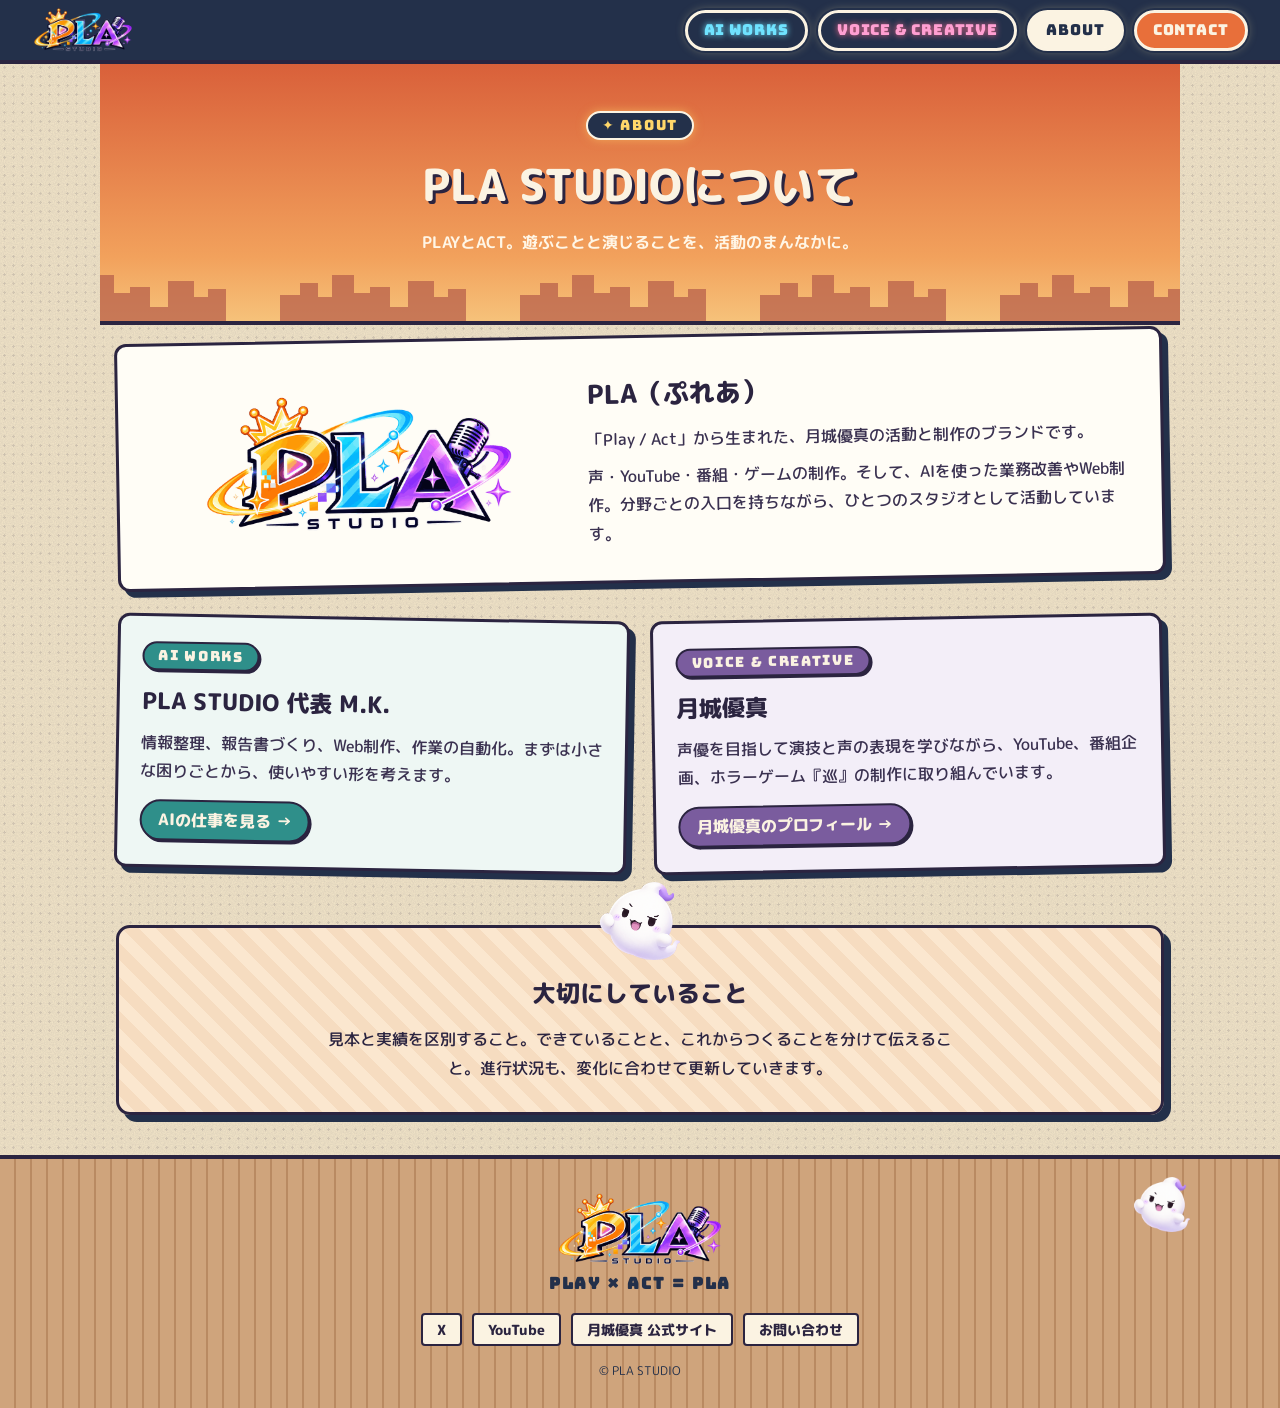
==== about/index.html @ 21b451fa "PLA STUDIO サイトを公開用に追加 Co-Authored-By: Claude Opus 5.5 <noreply@anthropic.com> Claude-Session: https:" ====
<!doctype html>
<html lang="ja">
<head>
<meta charset="utf-8">
<meta name="viewport" content="width=device-width, initial-scale=1">
<title>ABOUT | PLA STUDIO</title>
<meta name="description" content="遊ぶと演じるから生まれたPLA STUDIO。AIの業務改善・Web制作、声・番組・ゲームの活動と進行状況。">
<link rel="icon" href="../img/punii.png">
<link rel="apple-touch-icon" href="../img/apple-touch-icon.png">
<meta name="theme-color" content="#23304a">
<meta property="og:type" content="website">
<meta property="og:site_name" content="PLA STUDIO">
<meta property="og:title" content="ABOUT | PLA STUDIO">
<meta property="og:description" content="遊ぶと演じるから生まれたPLA STUDIO。AIの業務改善・Web制作、声・番組・ゲームの活動と進行状況。">
<meta property="og:url" content="https://nukomaru93-tech.github.io/pla-studio/about/">
<meta property="og:image" content="https://nukomaru93-tech.github.io/pla-studio/img/og.jpg">
<meta name="twitter:card" content="summary_large_image">
<link rel="preconnect" href="https://fonts.googleapis.com"><link rel="preconnect" href="https://fonts.gstatic.com" crossorigin><link href="https://fonts.googleapis.com/css2?family=M+PLUS+Rounded+1c:wght@500;700;800&family=Baloo+2:wght@700;800&family=Bungee&display=swap" rel="stylesheet">
<link rel="stylesheet" href="../style.css">
<link rel="stylesheet" href="../retro.css">

</head>
<body>
<div class="bg" aria-hidden="true">
  <span class="blob b1"></span><span class="blob b2"></span><span class="blob b3"></span>
  <span class="spark s1">✦</span><span class="spark s2">✦</span><span class="spark s3">✦</span><span class="spark s4">✦</span>
</div>

<header class="site-header">
  <a href=".././" class="brand" aria-label="PLA STUDIO トップ"><img src="../img/logo.png" alt="PLA STUDIO"></a>
  <button class="menu-btn" aria-label="メニュー" aria-expanded="false"><span></span><span></span><span></span></button>
  <nav aria-label="メインメニュー">
    <a href="../ai-works/" class="c-blue">AI WORKS</a>
    <a href="../creative/" class="c-purple">VOICE &amp; CREATIVE</a>
    <a href="../about/" class="c-orange" aria-current="page">ABOUT</a>
    <a href="../contact/" class="nav-contact">CONTACT</a>
  </nav>
</header>

<main>

<div class="page-intro">
  <span class="eyebrow">✦ ABOUT</span>
  <h1>PLA STUDIOについて</h1>
  <p>PLAYとACT。遊ぶことと演じることを、活動のまんなかに。</p>
</div>
<section class="about-story tilt-l">
  <img src="../img/logo.png" alt="PLA STUDIO">
  <div>
    <h2>PLA（ぷれあ）</h2>
    <p>「Play / Act」から生まれた、月城優真の活動と制作のブランドです。</p>
    <p>声・YouTube・番組・ゲームの制作。そして、AIを使った業務改善やWeb制作。分野ごとの入口を持ちながら、ひとつのスタジオとして活動しています。</p>
  </div>
</section>
<div class="profile-grid">
  <section class="profile ai tilt-r">
    <span class="eyebrow">AI WORKS</span>
    <h2>PLA STUDIO 代表 M.K.</h2>
    <p>情報整理、報告書づくり、Web制作、作業の自動化。まずは小さな困りごとから、使いやすい形を考えます。</p>
    <a href="../ai-works/">AIの仕事を見る <b>→</b></a>
  </section>
  <section class="profile creative tilt-l">
    <span class="eyebrow">VOICE &amp; CREATIVE</span>
    <h2>月城優真</h2>
    <p>声優を目指して演技と声の表現を学びながら、YouTube、番組企画、ホラーゲーム『巡』の制作に取り組んでいます。</p>
    <a href="https://tsukishiro-yuma-official.nukomaru93.chatgpt.site/about" target="_blank" rel="noopener noreferrer">月城優真のプロフィール <b>→</b></a>
  </section>
</div>
<section class="about-principles">
  <img class="principles-punii float" src="../img/punii.png" alt="">
  <h2>大切にしていること</h2>
  <p>見本と実績を区別すること。できていることと、これからつくることを分けて伝えること。進行状況も、変化に合わせて更新していきます。</p>
</section>

</main>

<footer class="site-footer">
  <div class="footer-brand"><img src="../img/logo.png" alt="PLA STUDIO"><p>PLAY × ACT = PLA</p></div>
  <div class="footer-links">
    <a href="https://x.com/core_guida" target="_blank" rel="noopener noreferrer">X</a>
    <a href="https://youtube.com/channel/UCrcAtT0U9TiRETtkgq9L0mA" target="_blank" rel="noopener noreferrer">YouTube</a>
    <a href="https://tsukishiro-yuma-official.nukomaru93.chatgpt.site" target="_blank" rel="noopener noreferrer">月城優真 公式サイト</a>
    <a href="../contact/">お問い合わせ</a>
  </div>
  <img class="footer-punii float" src="../img/punii.png" alt="">
  <p class="copyright">© PLA STUDIO</p>
</footer>
<script src="../script.js"></script>

</body>
</html>
---- style.css ----
/* PLA STUDIO（ポップ版）：白が基本・楽しい感じ
   AI WORKS＝水色 / VOICE & CREATIVE＝むらさき / アクセント＝オレンジ */
:root {
  --orange: #ff9a1f;
  --orange-d: #ea7300;
  --orange-l: #fff1dc;
  --blue: #1fb8f0;
  --blue-d: #0a8fc7;
  --blue-l: #e3f7ff;
  --purple: #a45cf0;
  --purple-d: #7f3fd6;
  --purple-l: #f3eaff;
  --yellow: #ffd23f;
  --green: #2ec27e;
  --ink: #2a2140;
  --ink-soft: #5d5575;
  --mute: #a29bb5;
  --white: #ffffff;
  --round: 'M PLUS Rounded 1c', 'Hiragino Maru Gothic ProN', sans-serif;
  --pop: 'Baloo 2', 'M PLUS Rounded 1c', sans-serif;
}

* { box-sizing: border-box; margin: 0; padding: 0; }
html { scroll-behavior: smooth; }
body {
  font-family: var(--round);
  color: var(--ink);
  background: var(--white);
  background-image: radial-gradient(#ffe3c2 1.6px, transparent 1.6px);
  background-size: 26px 26px;
  line-height: 1.8;
  overflow-x: hidden;
  overflow-x: clip;
}
img { max-width: 100%; display: block; }
a { color: inherit; text-decoration: none; }
.mobile-break { display: inline; }
@media (min-width: 720px) { .mobile-break { display: none; } }

/* ---------- 背景のふわふわ ---------- */
.bg { position: fixed; inset: 0; z-index: -1; pointer-events: none; overflow: hidden; }
.blob { position: absolute; border-radius: 50%; filter: blur(50px); opacity: .28; }
.b1 { width: 320px; height: 320px; background: var(--orange); top: -100px; left: -120px; }
.b2 { width: 360px; height: 360px; background: var(--blue); top: 40%; right: -180px; }
.b3 { width: 300px; height: 300px; background: var(--purple); bottom: -120px; left: 18%; }
.spark { position: absolute; font-size: 22px; animation: twinkle 2.6s ease-in-out infinite; }
.s1 { color: var(--orange); top: 16%; left: 6%; }
.s2 { color: var(--blue); top: 32%; right: 7%; animation-delay: .6s; }
.s3 { color: var(--purple); top: 68%; left: 4%; animation-delay: 1.2s; font-size: 16px; }
.s4 { color: var(--orange); top: 86%; right: 12%; animation-delay: 1.8s; }
@keyframes twinkle { 0%, 100% { transform: scale(.6) rotate(0); opacity: .35; } 50% { transform: scale(1.2) rotate(20deg); opacity: 1; } }

/* ---------- ヘッダー ---------- */
.site-header {
  position: sticky; top: 0; z-index: 20;
  display: flex; align-items: center; justify-content: space-between;
  padding: 8px 16px;
  background: rgba(255, 255, 255, .92);
  backdrop-filter: blur(8px);
  border-bottom: 3px dashed #ffd9ae;
}
.brand img { height: 44px; width: auto; transition: transform .2s; }
.brand:hover img { transform: rotate(-4deg) scale(1.05); }
.menu-btn {
  width: 46px; height: 46px; border: 3px solid var(--ink); border-radius: 14px;
  background: var(--orange); box-shadow: 3px 3px 0 var(--ink);
  display: flex; flex-direction: column; justify-content: center; align-items: center; gap: 4px; cursor: pointer;
}
.menu-btn span { width: 20px; height: 3px; border-radius: 2px; background: var(--white); transition: .25s; }
.menu-btn[aria-expanded="true"] span:nth-child(1) { transform: translateY(7px) rotate(45deg); }
.menu-btn[aria-expanded="true"] span:nth-child(2) { opacity: 0; }
.menu-btn[aria-expanded="true"] span:nth-child(3) { transform: translateY(-7px) rotate(-45deg); }
.site-header nav {
  position: absolute; top: 100%; left: 0; right: 0;
  display: none; flex-direction: column; gap: 10px; padding: 16px;
  background: var(--white); border-bottom: 3px dashed #ffd9ae;
}
.site-header nav.is-open { display: flex; }
.site-header nav a {
  font-family: var(--pop); font-weight: 800; font-size: 18px; letter-spacing: .04em;
  padding: 8px 18px; border-radius: 999px; border: 3px solid var(--ink); background: var(--white);
  box-shadow: 3px 3px 0 var(--ink); text-align: center;
}
.site-header nav a.c-blue { color: var(--blue-d); }
.site-header nav a.c-purple { color: var(--purple-d); }
.site-header nav a.c-orange { color: var(--orange-d); }
.site-header nav a[aria-current="page"] { background: var(--yellow); color: var(--ink); }
.site-header nav a.nav-contact { background: var(--orange); color: var(--white); }
.site-header nav a.nav-contact[aria-current="page"] { background: var(--orange-d); }
@media (min-width: 900px) {
  .site-header { padding: 8px 32px; }
  .menu-btn { display: none; }
  .site-header nav { position: static; display: flex; flex-direction: row; padding: 0; border: 0; background: none; gap: 10px; }
  .site-header nav a { font-size: 15px; padding: 4px 16px; box-shadow: 2px 2px 0 var(--ink); transition: transform .15s; }
  .site-header nav a:hover { transform: translateY(-3px) rotate(-2deg); }
}

main { max-width: 1080px; margin: 0 auto; padding: 0 16px; }
.section { padding: 48px 0; }

/* ---------- 動き ---------- */
.pop-in { animation: popIn .7s cubic-bezier(.3, 1.6, .5, 1) both; }
.d1 { animation-delay: .15s; } .d2 { animation-delay: .3s; } .d3 { animation-delay: .45s; }
@keyframes popIn { from { opacity: 0; transform: scale(.6) translateY(20px); } to { opacity: 1; transform: none; } }
.float { animation: float 3s ease-in-out infinite; }
@keyframes float { 0%, 100% { transform: translateY(0) rotate(-6deg); } 50% { transform: translateY(-12px) rotate(6deg); } }
.tilt-l { transform: rotate(-1deg); }
.tilt-r { transform: rotate(1deg); }
.reveal { opacity: 0; translate: 0 24px; transition: opacity .6s, translate .6s cubic-bezier(.3, 1.4, .5, 1); }
.reveal.is-shown { opacity: 1; translate: 0 0; }

/* ---------- 見出し ---------- */
.eyebrow {
  display: inline-block; font-family: var(--pop); font-weight: 800; font-size: 14px; letter-spacing: .12em;
  color: var(--white); background: var(--orange); padding: 0 14px; border-radius: 999px;
  border: 2px solid var(--ink); box-shadow: 2px 2px 0 var(--ink);
}
.section-heading { text-align: center; margin-bottom: 28px; }
.section-heading h2 {
  margin-top: 10px; font-size: clamp(26px, 7vw, 38px); font-weight: 800; line-height: 1.35;
}
.section-heading h2::after {
  content: ""; display: block; width: 120px; height: 12px; margin: 6px auto 0;
  background: url("data:image/svg+xml,%3Csvg xmlns='http://www.w3.org/2000/svg' width='24' height='12'%3E%3Cpath d='M0 6 Q6 0 12 6 T24 6' fill='none' stroke='%23ff9a1f' stroke-width='3' stroke-linecap='round'/%3E%3C/svg%3E") repeat-x;
}
.section-heading p { margin-top: 6px; color: var(--ink-soft); font-weight: 700; }

/* ---------- HOME：HERO ---------- */
.home-hero { text-align: center; padding: 40px 0 28px; }
.hero-brand { position: relative; max-width: 600px; margin: 0 auto; }
.hero-brand > img:first-child { filter: drop-shadow(0 8px 0 rgba(42, 33, 64, .15)); }
.hero-punii { position: absolute; width: 21%; right: 0; top: -20%; }
@media (min-width: 720px) { .hero-punii { right: -5%; } }
.play-act { margin-top: 18px; display: flex; flex-wrap: wrap; justify-content: center; align-items: center; gap: 8px; }
.chip {
  font-family: var(--pop); font-weight: 800; font-size: clamp(20px, 5.5vw, 28px); line-height: 1.5; color: var(--white);
  padding: 0 18px; border-radius: 999px; border: 3px solid var(--ink); box-shadow: 3px 3px 0 var(--ink);
}
.chip-orange { background: var(--orange); transform: rotate(-4deg); }
.chip-blue { background: var(--blue); transform: rotate(3deg); }
.chip-purple { background: var(--purple); transform: rotate(-2deg); }
.op { font-family: var(--pop); font-size: 28px; font-weight: 800; color: var(--ink); }
.play-act small { width: 100%; font-weight: 800; letter-spacing: .3em; color: var(--ink-soft); margin-top: 2px; }
.home-hero h1 { margin-top: 18px; font-size: clamp(19px, 5.3vw, 40px); font-weight: 800; line-height: 1.45; }
.hero-copy { margin-top: 12px; font-weight: 700; font-size: clamp(15px, 4vw, 18px); color: var(--ink-soft); }

/* ---------- HOME：2つの入口 ---------- */
.entrances { display: grid; gap: 26px; padding: 20px 0 10px; }
@media (min-width: 760px) { .entrances { grid-template-columns: 1fr 1fr; } }
.entrance {
  position: relative; display: block; color: var(--white); overflow: hidden;
  border: 3px solid var(--ink); border-radius: 30px; padding: 26px 24px 24px;
  box-shadow: 7px 7px 0 var(--ink);
  transition: transform .25s cubic-bezier(.3, 1.6, .5, 1), box-shadow .25s;
}
.entrance::after {
  content: ""; position: absolute; width: 220px; height: 220px; border-radius: 50%;
  background: rgba(255, 255, 255, .18); right: -70px; top: -70px;
}
.entrance:hover { transform: translateY(-6px) scale(1.02); box-shadow: 10px 12px 0 var(--ink); }
.entrance.ai { background: linear-gradient(140deg, #52d3ff, var(--blue-d)); }
.entrance.creative { background: linear-gradient(140deg, #c693ff, var(--purple-d)); }
.entrance-index {
  display: inline-block; font-family: var(--pop); font-weight: 800; font-size: 13px; letter-spacing: .1em;
  background: var(--white); color: var(--ink); padding: 0 12px; border-radius: 999px; border: 2px solid var(--ink);
}
.entrance-star { position: absolute; right: 26px; top: 20px; font-size: 34px; color: var(--yellow); z-index: 1; animation: twinkle 2.4s ease-in-out infinite; }
.entrance h2 {
  font-family: var(--pop); font-weight: 800; font-size: clamp(34px, 9vw, 46px); line-height: 1.1; margin: 14px 0 8px;
  text-shadow: 3px 3px 0 var(--ink); -webkit-text-stroke: 1.5px var(--ink); paint-order: stroke fill;
}
.entrance p { font-weight: 800; font-size: 16px; }
.pill {
  display: inline-block; margin-top: 16px; font-weight: 800; background: var(--white); color: var(--ink);
  padding: 6px 18px; border-radius: 999px; border: 3px solid var(--ink); box-shadow: 3px 3px 0 var(--ink);
}
.pill b, .card-link b, .profile a b { display: inline-block; transition: transform .2s; }
.entrance:hover .pill b { transform: translateX(5px); }

/* ---------- カード ---------- */
.projects-grid { display: grid; gap: 24px; }
@media (min-width: 640px) { .projects-grid { grid-template-columns: 1fr 1fr; } }
@media (min-width: 960px) { .projects-grid:not(.two) { grid-template-columns: repeat(3, 1fr); } }
.project-card {
  position: relative; display: flex; flex-direction: column;
  background: var(--white); border: 3px solid var(--ink); border-radius: 24px; padding: 20px 20px 16px;
  box-shadow: 5px 5px 0 var(--ink);
  transition: transform .25s cubic-bezier(.3, 1.6, .5, 1), box-shadow .25s;
}
.project-card:hover { transform: translateY(-5px) rotate(0); box-shadow: 7px 9px 0 var(--ink); }
.project-card::before {
  content: ""; position: absolute; left: 18px; right: 18px; top: -3px; height: 8px; border-radius: 0 0 8px 8px;
}
.project-card.ai::before { background: var(--blue); }
.project-card.creative::before { background: var(--purple); }
.card-top { display: flex; align-items: center; justify-content: space-between; gap: 8px; }
.status {
  font-weight: 800; font-size: 12px; padding: 1px 12px; border-radius: 999px; border: 2px solid var(--ink);
}
.status-0 { background: #eceaf2; color: var(--ink-soft); }
.status-1 { background: var(--orange); color: var(--white); }
.status-2 { background: var(--yellow); color: var(--ink); }
.status-3 { background: var(--green); color: var(--white); }
.project-dept { font-family: var(--pop); font-weight: 800; font-size: 12px; letter-spacing: .08em; }
.project-card.ai .project-dept { color: var(--blue-d); }
.project-card.creative .project-dept { color: var(--purple-d); }
.project-card h3 { margin-top: 12px; font-size: 22px; font-weight: 800; line-height: 1.4; }
.project-description { margin-top: 6px; color: var(--ink-soft); font-weight: 500; font-size: 15px; }
.status-note {
  margin-top: 10px; align-self: flex-start; font-size: 13px; font-weight: 800;
  padding: 0 10px; border-radius: 8px; border: 2px dashed currentColor;
}
.project-card.ai .status-note { color: var(--blue-d); }
.project-card.creative .status-note { color: var(--purple-d); }
.card-bottom {
  margin-top: auto; padding-top: 14px; display: flex; align-items: center; justify-content: space-between; gap: 8px; flex-wrap: wrap;
}
.card-bottom time { font-size: 12px; color: var(--mute); font-weight: 700; }
.card-link {
  font-weight: 800; font-size: 14px; color: var(--white); padding: 3px 14px; border-radius: 999px;
  border: 2px solid var(--ink); box-shadow: 2px 2px 0 var(--ink);
}
.project-card.ai .card-link { background: var(--blue); }
.project-card.creative .card-link { background: var(--purple); }
.card-link:hover b { transform: translateX(4px); }
.not-ready { font-size: 13px; font-weight: 800; color: var(--mute); }

/* ---------- NEWS ---------- */
.news-list { max-width: 780px; margin: 0 auto; display: grid; gap: 14px; }
.news-list details {
  background: var(--white); border: 3px solid var(--ink); border-radius: 20px; box-shadow: 4px 4px 0 var(--ink);
  overflow: hidden;
}
.news-list summary {
  list-style: none; cursor: pointer; display: flex; align-items: center; gap: 12px; padding: 14px 18px; font-weight: 800;
}
.news-list summary::-webkit-details-marker { display: none; }
.news-list time {
  flex-shrink: 0; font-family: var(--pop); font-size: 13px; color: var(--white); background: var(--purple);
  padding: 0 10px; border-radius: 999px;
}
.news-list summary span { flex: 1; }
.news-list summary b {
  flex-shrink: 0; width: 30px; height: 30px; display: grid; place-items: center; border-radius: 50%;
  background: var(--orange); color: var(--white); border: 2px solid var(--ink); transition: transform .25s;
}
.news-list details[open] summary b { transform: rotate(45deg); }
.news-list details p { padding: 0 18px 16px; color: var(--ink-soft); font-weight: 500; border-top: 2px dashed #eee; padding-top: 12px; }

/* ---------- ボタン ---------- */
.button {
  display: inline-block; font-family: var(--round); font-weight: 800; font-size: 17px; color: var(--white); cursor: pointer;
  background: var(--orange); padding: 10px 28px; border-radius: 999px; border: 3px solid var(--ink);
  box-shadow: 4px 4px 0 var(--ink); transition: transform .15s, box-shadow .15s;
}
.button:hover { transform: translateY(-3px); box-shadow: 5px 7px 0 var(--ink); }
.button:active { transform: translateY(2px) scale(.96); box-shadow: 2px 2px 0 var(--ink); }
.button.outline { background: var(--white); color: var(--ink); }

/* ---------- HOME：ABOUT帯 ---------- */
.about-strip {
  position: relative; text-align: center; margin: 40px 0 20px; padding: 44px 20px 34px;
  background: var(--orange-l); border: 3px solid var(--ink); border-radius: 30px; box-shadow: 7px 7px 0 var(--ink);
}
.strip-punii { position: absolute; width: 84px; top: -48px; left: 50%; margin-left: -42px; }
.about-strip h2 { margin: 12px 0 20px; font-size: clamp(22px, 6vw, 32px); font-weight: 800; line-height: 1.5; }

/* ---------- 下のページ共通 ---------- */
.page-intro { text-align: center; padding: 44px 0 20px; }
.page-intro h1 { margin-top: 14px; font-size: clamp(26px, 7.4vw, 44px); font-weight: 800; line-height: 1.4; }
.page-intro p { max-width: 640px; margin: 12px auto 0; color: var(--ink-soft); font-weight: 700; }
.page-intro.ai .eyebrow { background: var(--blue); }
.page-intro.creative .eyebrow { background: var(--purple); }
.page-intro.ai h1 span, .page-intro.creative h1 span { display: inline; }

.department-note {
  display: flex; flex-direction: column; gap: 4px; max-width: 780px; margin: 10px auto 34px; padding: 16px 20px;
  border: 3px solid var(--ink); border-radius: 20px; box-shadow: 4px 4px 0 var(--ink); transform: rotate(-.6deg);
}
.department-note span { font-weight: 800; }
.department-note p { font-size: 14px; color: var(--ink-soft); font-weight: 500; }
.department-note.ai { background: var(--blue-l); }
.department-note.creative { background: var(--purple-l); }

.contact-strip {
  margin: 48px 0 20px; padding: 36px 20px 32px; text-align: center; color: var(--white);
  border: 3px solid var(--ink); border-radius: 30px; box-shadow: 7px 7px 0 var(--ink);
}
.contact-strip.ai { background: linear-gradient(140deg, #52d3ff, var(--blue-d)); }
.contact-strip.creative { background: linear-gradient(140deg, #c693ff, var(--purple-d)); }
.contact-strip h2 { font-size: clamp(21px, 5.6vw, 30px); font-weight: 800; line-height: 1.45; text-shadow: 2px 2px 0 rgba(42, 33, 64, .35); }
.contact-strip p { margin-top: 8px; font-weight: 700; }
.contact-strip .button { margin-top: 18px; }

/* ---------- ABOUT ---------- */
.about-story {
  display: grid; gap: 20px; align-items: center; margin-top: 10px; padding: 24px 22px;
  background: var(--white); border: 3px solid var(--ink); border-radius: 28px; box-shadow: 6px 6px 0 var(--ink);
}
.about-story img { max-width: 320px; margin: 0 auto; }
.about-story h2 { font-size: 26px; font-weight: 800; }
.about-story p { margin-top: 8px; font-weight: 500; }
@media (min-width: 760px) { .about-story { grid-template-columns: 1fr 1.3fr; padding: 32px; } }
.profile-grid { display: grid; gap: 24px; margin-top: 34px; }
@media (min-width: 760px) { .profile-grid { grid-template-columns: 1fr 1fr; } }
.profile {
  padding: 24px 22px; border: 3px solid var(--ink); border-radius: 26px; box-shadow: 6px 6px 0 var(--ink);
}
.profile.ai { background: var(--blue-l); }
.profile.creative { background: var(--purple-l); }
.profile.ai .eyebrow { background: var(--blue); }
.profile.creative .eyebrow { background: var(--purple); }
.profile h2 { margin-top: 10px; font-size: 23px; font-weight: 800; }
.profile p { margin-top: 6px; font-weight: 500; color: var(--ink-soft); }
.profile a {
  display: inline-block; margin-top: 14px; font-weight: 800; color: var(--white); padding: 4px 16px; border-radius: 999px;
  border: 2px solid var(--ink); box-shadow: 2px 2px 0 var(--ink);
}
.profile.ai a { background: var(--blue); }
.profile.creative a { background: var(--purple); }
.profile a:hover b { transform: translateX(4px); }
.about-principles {
  position: relative; margin: 54px 0 20px; padding: 44px 22px 30px; text-align: center;
  background: var(--orange-l); border: 3px solid var(--ink); border-radius: 30px; box-shadow: 7px 7px 0 var(--ink);
}
.principles-punii { position: absolute; width: 80px; top: -46px; left: 50%; margin-left: -40px; }
.about-principles h2 { font-size: 24px; font-weight: 800; }
.about-principles p { max-width: 640px; margin: 10px auto 0; font-weight: 500; }

/* ---------- CONTACT ---------- */
.contact-layout { display: grid; gap: 28px; margin: 10px 0 30px; }
@media (min-width: 900px) { .contact-layout { grid-template-columns: 1.6fr 1fr; align-items: start; } }
.form-box {
  background: var(--white); border: 3px solid var(--ink); border-radius: 28px; box-shadow: 6px 6px 0 var(--ink); padding: 22px 20px;
}
.notice {
  background: var(--orange-l); border: 2px dashed var(--orange-d); border-radius: 16px; padding: 12px 14px;
  font-size: 14px; font-weight: 700; color: var(--ink-soft);
}
.fields { display: grid; gap: 16px; margin-top: 18px; }
.fields label { display: grid; gap: 6px; font-weight: 800; }
.fields input[type="text"], .fields input[type="email"], .fields select, .fields textarea {
  font: inherit; font-weight: 500; color: var(--ink); width: 100%; padding: 10px 14px;
  border: 3px solid var(--ink); border-radius: 14px; background: #fffdf8; transition: box-shadow .15s, border-color .15s;
}
.fields input:focus, .fields select:focus, .fields textarea:focus { outline: none; border-color: var(--orange-d); box-shadow: 0 0 0 4px #ffd9ae; }
.fields textarea { resize: vertical; }
.privacy-copy { font-size: 13px; font-weight: 500; color: var(--ink-soft); }
.hp { position: absolute; left: -9999px; width: 1px; height: 1px; overflow: hidden; }
.consent { grid-template-columns: auto 1fr; align-items: center; gap: 10px !important; }
.consent input { width: 22px; height: 22px; accent-color: var(--orange); }
.fields .button { justify-self: center; margin-top: 4px; }
.form-result { text-align: center; font-weight: 800; color: var(--purple-d); min-height: 1.5em; }
.contact-other {
  position: relative; background: var(--purple-l); border: 3px solid var(--ink); border-radius: 28px;
  box-shadow: 6px 6px 0 var(--ink); padding: 22px 20px 26px;
}
.contact-other h2 { font-size: 18px; font-weight: 800; margin-top: 14px; }
.contact-other h2:first-child { margin-top: 0; }
.contact-other a {
  display: inline-block; margin-top: 6px; font-weight: 800; color: var(--white); background: var(--purple);
  padding: 4px 16px; border-radius: 999px; border: 2px solid var(--ink); box-shadow: 2px 2px 0 var(--ink); word-break: break-all;
}
.contact-other p { margin-top: 10px; font-size: 13px; color: var(--ink-soft); font-weight: 500; }
.aside-punii { width: 70px; margin: 16px 0 0 auto; }

/* ---------- フッター ---------- */
.site-footer {
  position: relative; margin-top: 40px; padding: 34px 16px 26px; text-align: center;
  background: var(--white); border-top: 3px dashed #ffd9ae;
}
.footer-brand img { width: 170px; margin: 0 auto; }
.footer-brand p { margin-top: 4px; font-family: var(--pop); font-weight: 800; letter-spacing: .12em; color: var(--ink-soft); }
.footer-links { margin-top: 14px; display: flex; flex-wrap: wrap; justify-content: center; gap: 8px 10px; }
.footer-links a {
  font-weight: 800; font-size: 14px; padding: 2px 14px; border-radius: 999px; border: 2px solid var(--ink); background: var(--white);
  transition: transform .15s, background .15s;
}
.footer-links a:hover { background: var(--yellow); transform: translateY(-2px); }
.footer-punii { position: absolute; width: 56px; right: 7%; top: 18px; }
.copyright { margin-top: 14px; font-size: 12px; color: var(--mute); }

@media (prefers-reduced-motion: reduce) {
  *, *::before, *::after { animation: none !important; transition: none !important; }
  .reveal { opacity: 1; translate: none; }
}
---- retro.css ----
/* レトロポップ（style.css の上にかぶせる）。読みやすさは白×ポップから：カードは明るく、スマホの見出しの影は弱く */
:root {
  --orange: #e86f3a;
  --orange-d: #c4532a;
  --orange-l: #f6dcc0;
  --blue: #2f8f8a;
  --blue-d: #21625f;
  --blue-l: #d6ece6;
  --purple: #7a5c9e;
  --purple-d: #5f4680;
  --purple-l: #e6dcef;
  --yellow: #e0a93b;
  --green: #5f9b6e;
  --ink: #2b2440;
  --ink-soft: #4f4560;
  --white: #fbf3e2;
  --pop: 'Bungee', 'M PLUS Rounded 1c', sans-serif;
}

/* 紙のざらざら＋網点 */
html { background: #f3e6c8; }
body {
  background-color: #f3e6c8;
  background-image:
    radial-gradient(rgba(43, 36, 64, .12) 1.2px, transparent 1.3px),
    url("data:image/svg+xml,%3Csvg xmlns='http://www.w3.org/2000/svg' width='160' height='160'%3E%3Cfilter id='n'%3E%3CfeTurbulence type='fractalNoise' baseFrequency='.9' numOctaves='2'/%3E%3CfeColorMatrix values='0 0 0 0 .17 0 0 0 0 .14 0 0 0 0 .2 0 0 0 .18 0'/%3E%3C/filter%3E%3Crect width='160' height='160' filter='url(%23n)'/%3E%3C/svg%3E");
  background-size: 9px 9px, 160px 160px;
}
.bg .blob { display: none; }
.spark { color: var(--yellow) !important; opacity: .6; }

/* ヘッダー：紺のネオン看板 */
.site-header { background: #23304a; border-bottom: 4px solid var(--ink); }
.site-header nav a { background: #23304a; color: #fbf3e2 !important; border-color: #fbf3e2; box-shadow: 0 0 0 2px #23304a, 0 0 10px rgba(255, 233, 160, .35); font-family: var(--pop); font-weight: 400; letter-spacing: .06em; }
.site-header nav a.c-blue { color: #6fe3ff !important; text-shadow: 0 0 6px #6fe3ff; }
.site-header nav a.c-purple { color: #ff9fd2 !important; text-shadow: 0 0 6px #ff6f91; }
.site-header nav a.c-orange { color: #ffd76a !important; text-shadow: 0 0 6px #ffd76a; }
.site-header nav a.nav-contact { background: var(--orange); color: #fbf3e2 !important; }
.site-header nav a[aria-current="page"] { background: #fbf3e2; color: #23304a !important; text-shadow: none; }
.menu-btn { background: var(--yellow); }

/* ページの見出し：夕焼けの帯＋遠くのビル */
.page-intro {
  position: relative; margin: 0 -16px; padding: 46px 16px 64px; color: #fbf3e2;
  background: linear-gradient(#d9603a, #f2a15c 75%, #f6c27a);
  border-bottom: 4px solid var(--ink);
}
.page-intro::after {
  content: ""; position: absolute; left: 0; right: 0; bottom: 0; height: 46px;
  background: url("data:image/svg+xml,%3Csvg xmlns='http://www.w3.org/2000/svg' width='240' height='46'%3E%3Cpath d='M0 46V20h20V8h18v14h14V0h22v18h16V12h20v20h18V6h26v16h14V14h18v32z' fill='%23b8604a' opacity='.75'/%3E%3C/svg%3E") repeat-x bottom/240px 46px;
}
.page-intro h1 { color: #fbf3e2; text-shadow: 3px 3px 0 var(--ink); }
.page-intro p { color: #fff6e6 !important; }
.page-intro .eyebrow { font-family: var(--pop); font-weight: 400; background: #23304a !important; color: #ffd76a; border-color: #fbf3e2; box-shadow: 0 0 10px rgba(255, 215, 106, .5); }

/* 部署のメモ：しましまの札 */
.department-note { background: repeating-linear-gradient(45deg, #fbf3e2 0 10px, #efe1bf 10px 20px) !important; border-width: 2px; box-shadow: 4px 4px 0 #23304a; transform: rotate(-.6deg); }

/* カード：電球で囲まれた看板 */
.project-card {
  background: #fbf3e2; border: 2px solid var(--ink); border-radius: 10px; box-shadow: 6px 6px 0 #23304a;
  outline: 6px solid #23304a; outline-offset: -12px;
}
.project-card::before { display: none; }
.project-card::after {
  content: ""; position: absolute; inset: 3px; border-radius: 8px; pointer-events: none;
  background:
    radial-gradient(circle, #ffe9a0 2.6px, transparent 3px) top left/16px 16px repeat-x,
    radial-gradient(circle, #ffe9a0 2.6px, transparent 3px) bottom left/16px 16px repeat-x;
}
.project-card h3 { font-weight: 800; color: var(--ink); }
.project-card .card-top, .project-card h3, .project-card p, .project-card .card-bottom { position: relative; z-index: 1; padding: 0 10px; }
.project-card .card-top { padding-top: 10px; }
.project-card .card-bottom { padding-bottom: 8px; }
.project-dept { font-family: var(--pop); font-weight: 400; }
.status { border-radius: 4px; font-weight: 800; }
.status-3 { background: #5f9b6e; }
.status-2 { background: var(--yellow); }
.status-1 { background: var(--orange); }
.card-link { border-radius: 4px; font-family: var(--pop); font-weight: 400; letter-spacing: .03em; }
.project-card.ai .card-link { background: var(--blue); }

/* 相談の帯：ネオンの看板 */
.contact-strip.ai, .contact-strip.creative { background: #23304a !important; border-radius: 14px; box-shadow: 7px 7px 0 var(--orange); }
.contact-strip h2 { font-family: 'M PLUS Rounded 1c', sans-serif; color: #ffd76a; text-shadow: 0 0 10px rgba(255, 215, 106, .7); }
.contact-strip p { color: #fbf3e2; }
.button { background: var(--orange); border-radius: 6px; font-family: var(--pop); font-weight: 400; letter-spacing: .04em; }

/* フッター：タイルの歩道 */
.site-footer { background: repeating-linear-gradient(90deg, #cfa47c 0 14px, #b98a62 14px 16px), #cfa47c; border-top: 4px solid var(--ink); }
.footer-brand p { color: #23304a; }
.footer-links a { background: #fbf3e2; border-radius: 4px; }
.copyright { color: #23304a; }

/* ---------- 読みやすさ（白×ポップから） ---------- */
/* カードの背景を明るく */
.project-card, .news-list details, .form-box, .about-story, .profile, .sticker-white { background: #fffdf6 !important; }
.department-note { background: repeating-linear-gradient(45deg, #fffdf6 0 10px, #f6ecd6 10px 20px) !important; }
.project-description, .department-note p, .profile p, .about-story p, .news-list details p { color: #3a3150 !important; }

/* スマホでは見出しの文字の影を弱く */
@media (max-width: 719px) {
  .page-intro h1 { text-shadow: 1.5px 1.5px 0 rgba(43, 36, 64, .55); }
  .contact-strip h2 { text-shadow: 0 0 5px rgba(255, 215, 106, .45); }
  .entrance h2 { text-shadow: 2px 2px 0 var(--ink); -webkit-text-stroke: 1px var(--ink); }
}

/* ---------- HOME・ABOUT・CONTACT の部品もレトロポップに ---------- */
.entrance.ai { background: linear-gradient(140deg, #3aa6a0, #21625f); border-radius: 14px; }
.entrance.creative { background: linear-gradient(140deg, #9a7cc0, #5f4680); border-radius: 14px; }
.entrance-index, .eyebrow { font-family: var(--pop); font-weight: 400; }
.section-heading .eyebrow, .about-strip .eyebrow, .about-principles .eyebrow { background: #23304a; color: #ffd76a; border-color: #23304a; }
.section-heading h2::after { filter: hue-rotate(-10deg) saturate(.8); }
.news-list details { border-radius: 10px; box-shadow: 4px 4px 0 #23304a; }
.news-list time { background: var(--purple); }
.about-strip, .about-principles, .cta-box { background: repeating-linear-gradient(45deg, #fbe7cf 0 12px, #f6dcc0 12px 24px) !important; border-radius: 14px; box-shadow: 7px 7px 0 #23304a; }
.about-story, .profile, .form-box, .contact-other { border-radius: 12px; box-shadow: 6px 6px 0 #23304a; }
.profile.ai { background: #eef7f4 !important; } .profile.creative { background: #f3eef8 !important; }
.contact-other { background: #f3eef8; }
.notice { background: #fbe7cf; }
.home-hero h1 { text-shadow: 2px 2px 0 rgba(43, 36, 64, .15); }
.chip { border-radius: 6px; }

/* スマホ：見出しの文字とビルのシルエットが重ならないように */
@media (max-width: 719px) {
  .page-intro { padding-bottom: 70px; }
  .page-intro::after { height: 34px; background-size: 180px 34px; }
}

/* 建物の中（パネル）の見出し：夕焼けの帯は残して、文字とビルが重ならないように */
.panel-body .page-intro { margin: 0 0 14px !important; padding: 16px 18px 52px !important; border-radius: 10px; border: 2px solid var(--ink); text-align: left; overflow: hidden; }
.panel-body .page-intro::after { height: 30px; background-size: 170px 30px; border-radius: 0 0 8px 8px; }
.panel-body .page-intro h1 { margin-top: 10px !important; }
.panel-body .page-intro p { margin: 8px 0 0; }
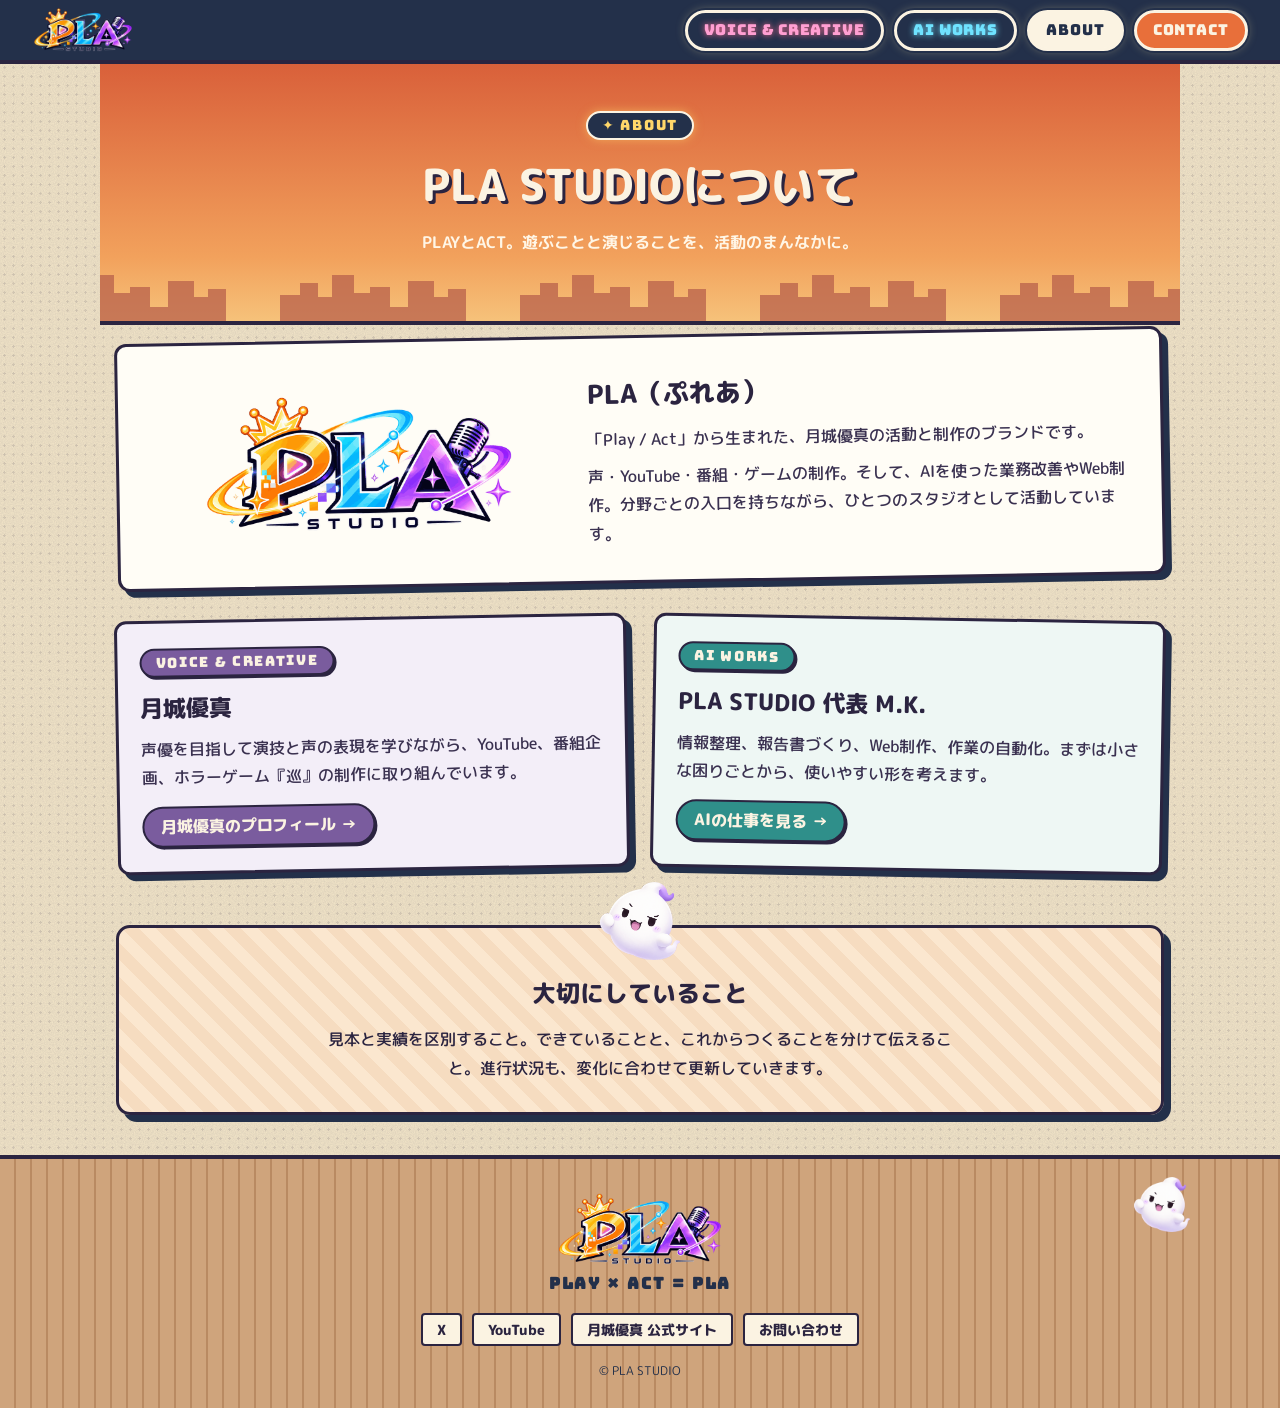
==== commit 868389d6: "VOICE & CREATIVE を AI WORKS より先に（メニュー・入口・いま動いていること・ABOUT） Co-Authored-By: Claude Opus 5.5 <noreply@a" ====
--- a/about/index.html
+++ b/about/index.html
@@ -30,8 +30,8 @@
   <a href=".././" class="brand" aria-label="PLA STUDIO トップ"><img src="../img/logo.png" alt="PLA STUDIO"></a>
   <button class="menu-btn" aria-label="メニュー" aria-expanded="false"><span></span><span></span><span></span></button>
   <nav aria-label="メインメニュー">
+    <a href="../creative/" class="c-purple">VOICE &amp; CREATIVE</a>
     <a href="../ai-works/" class="c-blue">AI WORKS</a>
-    <a href="../creative/" class="c-purple">VOICE &amp; CREATIVE</a>
     <a href="../about/" class="c-orange" aria-current="page">ABOUT</a>
     <a href="../contact/" class="nav-contact">CONTACT</a>
   </nav>
@@ -53,17 +53,17 @@
   </div>
 </section>
 <div class="profile-grid">
+  <section class="profile creative tilt-l">
+    <span class="eyebrow">VOICE &amp; CREATIVE</span>
+    <h2>月城優真</h2>
+    <p>声優を目指して演技と声の表現を学びながら、YouTube、番組企画、ホラーゲーム『巡』の制作に取り組んでいます。</p>
+    <a href="https://tsukishiro-yuma-official.nukomaru93.chatgpt.site/about" target="_blank" rel="noopener noreferrer">月城優真のプロフィール <b>→</b></a>
+  </section>
   <section class="profile ai tilt-r">
     <span class="eyebrow">AI WORKS</span>
     <h2>PLA STUDIO 代表 M.K.</h2>
     <p>情報整理、報告書づくり、Web制作、作業の自動化。まずは小さな困りごとから、使いやすい形を考えます。</p>
     <a href="../ai-works/">AIの仕事を見る <b>→</b></a>
-  </section>
-  <section class="profile creative tilt-l">
-    <span class="eyebrow">VOICE &amp; CREATIVE</span>
-    <h2>月城優真</h2>
-    <p>声優を目指して演技と声の表現を学びながら、YouTube、番組企画、ホラーゲーム『巡』の制作に取り組んでいます。</p>
-    <a href="https://tsukishiro-yuma-official.nukomaru93.chatgpt.site/about" target="_blank" rel="noopener noreferrer">月城優真のプロフィール <b>→</b></a>
   </section>
 </div>
 <section class="about-principles">
--- a/retro.css
+++ b/retro.css
@@ -132,3 +132,35 @@
 .panel-body .page-intro::after { height: 30px; background-size: 170px 30px; border-radius: 0 0 8px 8px; }
 .panel-body .page-intro h1 { margin-top: 10px !important; }
 .panel-body .page-intro p { margin: 8px 0 0; }
+
+/* ---------- AI WORKS：サービスと料金 ---------- */
+.price { margin-top: 48px; }
+.price-grid { display: grid; gap: 18px; }
+@media (min-width: 720px) { .price-grid { grid-template-columns: repeat(2, 1fr); } }
+@media (min-width: 1000px) { .price-grid { grid-template-columns: repeat(4, 1fr); } }
+.price-card { background: #fffdf6; border: 2px solid var(--ink); border-radius: 12px; box-shadow: 5px 5px 0 #23304a; padding: 18px 16px; }
+.price-card h3 { font-size: 18px; font-weight: 800; color: var(--blue-d); }
+.price-card .yen { margin-top: 6px; font-family: var(--pop); font-size: 30px; color: var(--orange-d); line-height: 1.2; }
+.price-card .yen small { font-family: 'M PLUS Rounded 1c', sans-serif; font-size: 15px; font-weight: 800; margin-left: 2px; }
+.price-card p:last-child { margin-top: 8px; font-size: 14px; color: #3a3150; }
+.price-note { margin-top: 12px; font-size: 13px; color: #4f4560; font-weight: 700; text-align: center; }
+.plan, .flow, .before { margin-top: 26px; background: #fffdf6; border: 2px solid var(--ink); border-radius: 12px; box-shadow: 5px 5px 0 #23304a; padding: 20px 18px; }
+.plan h3, .flow h3, .before h3 { font-size: 19px; font-weight: 800; color: var(--ink); }
+.plan dl { margin-top: 12px; display: grid; gap: 10px; grid-template-columns: repeat(2, 1fr); }
+@media (min-width: 720px) { .plan dl { grid-template-columns: repeat(4, 1fr); } }
+.plan dl div { background: #eef7f4; border: 2px dashed var(--blue); border-radius: 10px; padding: 8px 10px; text-align: center; }
+.plan dt { font-size: 12px; font-weight: 800; color: var(--blue-d); }
+.plan dd { font-size: 18px; font-weight: 800; }
+.plan > p, .flow > p { margin-top: 12px; font-size: 14px; color: #3a3150; }
+.flow ol { margin-top: 12px; display: grid; gap: 8px; list-style: none; counter-reset: f; }
+@media (min-width: 900px) { .flow ol { grid-template-columns: repeat(6, 1fr); } }
+.flow li { counter-increment: f; background: #fbe7cf; border-radius: 10px; padding: 10px 10px 10px 44px; position: relative; font-weight: 800; font-size: 14px; }
+.flow li::before { content: counter(f); position: absolute; left: 10px; top: 50%; transform: translateY(-50%); width: 26px; height: 26px; border-radius: 50%;
+  background: var(--orange); color: #fff; display: grid; place-items: center; font-size: 14px; border: 2px solid var(--ink); }
+.before ul { margin-top: 10px; padding-left: 1.2em; }
+.before li { margin-top: 6px; font-weight: 700; font-size: 14px; color: #3a3150; }
+
+/* ---------- CONTACT：メール窓口を目立たせる ---------- */
+.mail-box { background: #fbe7cf; border: 2px solid var(--ink); border-radius: 12px; padding: 14px; box-shadow: 4px 4px 0 #23304a; }
+.mail-box h2 { margin-top: 0 !important; }
+.contact-other a.mail-big { display: block; margin-top: 8px; font-size: 18px; text-align: center; background: var(--orange); }
